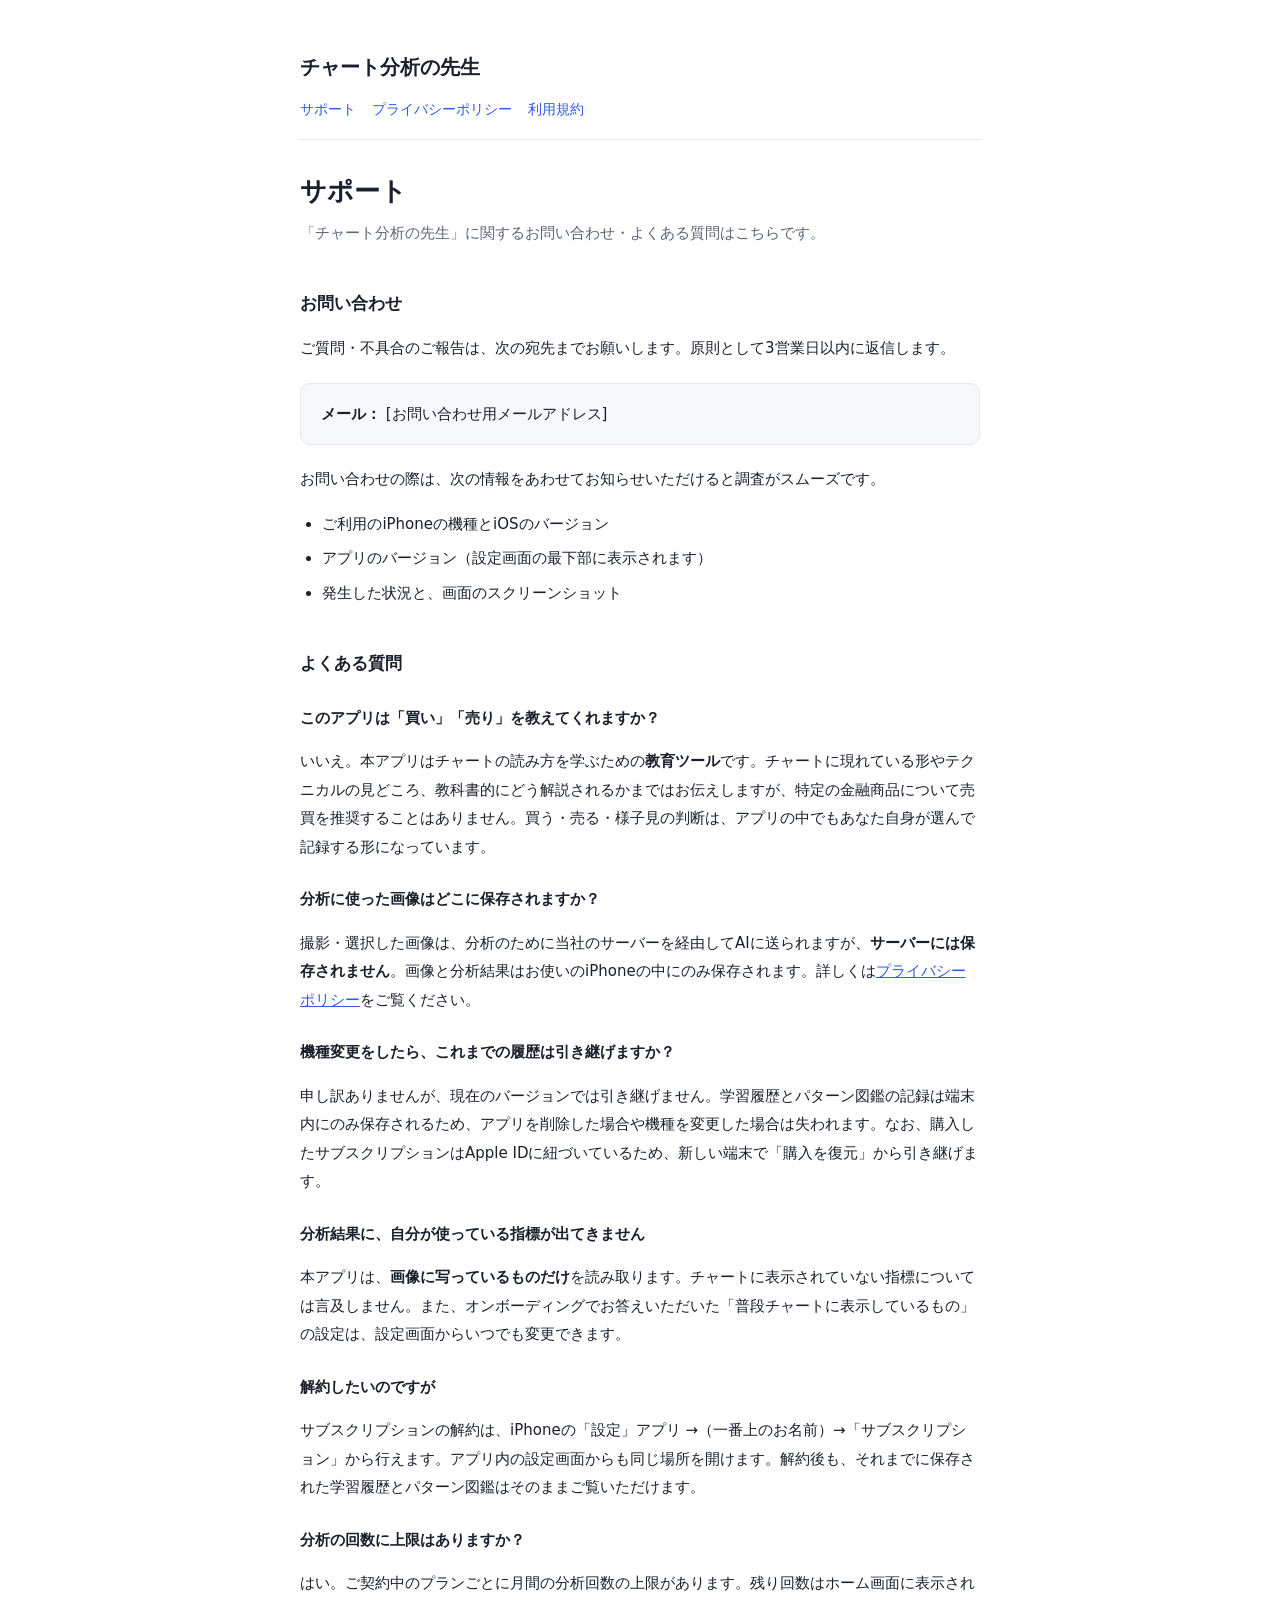
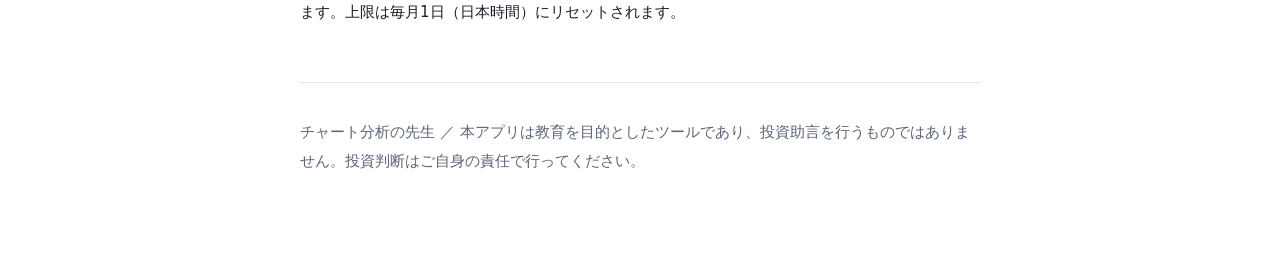
==== index.html @ 9065b589 "site: support / privacy policy / terms pages" ====
<!doctype html>
<html lang="ja">
<head>
<meta charset="utf-8">
<meta name="viewport" content="width=device-width, initial-scale=1">
<title>チャート分析の先生 — サポート</title>
<link rel="stylesheet" href="./style.css">
</head>
<body>
<div class="wrap">
  <header>
    <p class="appname">チャート分析の先生</p>
    <nav>
      <a href="./">サポート</a>
      <a href="./privacy.html">プライバシーポリシー</a>
      <a href="./terms.html">利用規約</a>
    </nav>
  </header>

  <h1>サポート</h1>
  <p class="lead">「チャート分析の先生」に関するお問い合わせ・よくある質問はこちらです。</p>

  <h2>お問い合わせ</h2>
  <p>ご質問・不具合のご報告は、次の宛先までお願いします。原則として3営業日以内に返信します。</p>
  <div class="panel">
    <p style="margin:0"><strong>メール：</strong> [お問い合わせ用メールアドレス]</p>
  </div>
  <p>お問い合わせの際は、次の情報をあわせてお知らせいただけると調査がスムーズです。</p>
  <ul>
    <li>ご利用のiPhoneの機種とiOSのバージョン</li>
    <li>アプリのバージョン（設定画面の最下部に表示されます）</li>
    <li>発生した状況と、画面のスクリーンショット</li>
  </ul>

  <h2>よくある質問</h2>

  <h3>このアプリは「買い」「売り」を教えてくれますか？</h3>
  <p>いいえ。本アプリはチャートの読み方を学ぶための<strong>教育ツール</strong>です。チャートに現れている形やテクニカルの見どころ、教科書的にどう解説されるかまではお伝えしますが、特定の金融商品について売買を推奨することはありません。買う・売る・様子見の判断は、アプリの中でもあなた自身が選んで記録する形になっています。</p>

  <h3>分析に使った画像はどこに保存されますか？</h3>
  <p>撮影・選択した画像は、分析のために当社のサーバーを経由してAIに送られますが、<strong>サーバーには保存されません</strong>。画像と分析結果はお使いのiPhoneの中にのみ保存されます。詳しくは<a href="./privacy.html">プライバシーポリシー</a>をご覧ください。</p>

  <h3>機種変更をしたら、これまでの履歴は引き継げますか？</h3>
  <p>申し訳ありませんが、現在のバージョンでは引き継げません。学習履歴とパターン図鑑の記録は端末内にのみ保存されるため、アプリを削除した場合や機種を変更した場合は失われます。なお、購入したサブスクリプションはApple IDに紐づいているため、新しい端末で「購入を復元」から引き継げます。</p>

  <h3>分析結果に、自分が使っている指標が出てきません</h3>
  <p>本アプリは、<strong>画像に写っているものだけ</strong>を読み取ります。チャートに表示されていない指標については言及しません。また、オンボーディングでお答えいただいた「普段チャートに表示しているもの」の設定は、設定画面からいつでも変更できます。</p>

  <h3>解約したいのですが</h3>
  <p>サブスクリプションの解約は、iPhoneの「設定」アプリ →（一番上のお名前）→「サブスクリプション」から行えます。アプリ内の設定画面からも同じ場所を開けます。解約後も、それまでに保存された学習履歴とパターン図鑑はそのままご覧いただけます。</p>

  <h3>分析の回数に上限はありますか？</h3>
  <p>はい。ご契約中のプランごとに月間の分析回数の上限があります。残り回数はホーム画面に表示されます。上限は毎月1日（日本時間）にリセットされます。</p>

  <footer>
    <p>チャート分析の先生 ／ 本アプリは教育を目的としたツールであり、投資助言を行うものではありません。投資判断はご自身の責任で行ってください。</p>
  </footer>
</div>
</body>
</html>
---- style.css ----
:root {
  --bg: #ffffff;
  --ink: #1a1f2b;
  --sub: #5c6577;
  --line: #e2e6ee;
  --panel: #f6f8fb;
  --accent: #2e5ce6;
}
@media (prefers-color-scheme: dark) {
  :root:not([data-theme="light"]) {
    --bg: #0e1526;
    --ink: #eef2fa;
    --sub: #8d99b5;
    --line: #24314f;
    --panel: #131d34;
    --accent: #6ea8ff;
  }
}
:root[data-theme="dark"] {
  --bg: #0e1526;
  --ink: #eef2fa;
  --sub: #8d99b5;
  --line: #24314f;
  --panel: #131d34;
  --accent: #6ea8ff;
}
* { box-sizing: border-box; }
body {
  margin: 0;
  background: var(--bg);
  color: var(--ink);
  font-family: "Hiragino Sans", "Noto Sans JP", system-ui, sans-serif;
  line-height: 1.9;
  font-size: 16px;
}
.wrap { max-width: 720px; margin: 0 auto; padding: 48px 20px 80px; }
header { border-bottom: 1px solid var(--line); padding-bottom: 16px; margin-bottom: 32px; }
.appname { font-size: 20px; font-weight: 700; margin: 0; }
nav { margin-top: 10px; display: flex; flex-wrap: wrap; gap: 16px; font-size: 14px; }
nav a { color: var(--accent); text-decoration: none; }
nav a:hover { text-decoration: underline; }
h1 { font-size: 26px; font-weight: 700; margin: 0 0 8px; line-height: 1.5; }
h2 { font-size: 17px; font-weight: 700; margin: 36px 0 10px; padding-top: 4px; }
h3 { font-size: 15px; font-weight: 700; margin: 24px 0 6px; }
p, li { font-size: 15px; }
.lead { color: var(--sub); margin: 0 0 8px; }
.updated { color: var(--sub); font-size: 13px; margin: 0 0 32px; }
.panel { background: var(--panel); border: 1px solid var(--line); border-radius: 10px; padding: 16px 20px; margin: 20px 0; }
ul { padding-left: 1.4em; }
li { margin: 6px 0; }
a { color: var(--accent); }
footer { border-top: 1px solid var(--line); margin-top: 56px; padding-top: 20px; color: var(--sub); font-size: 13px; }
.tablebox { overflow-x: auto; }
table { width: 100%; border-collapse: collapse; font-size: 14px; }
th, td { text-align: left; padding: 10px 12px; border-bottom: 1px solid var(--line); vertical-align: top; }
th { color: var(--sub); font-weight: 500; white-space: nowrap; }
a:focus-visible, nav a:focus-visible { outline: 2px solid var(--accent); outline-offset: 3px; }
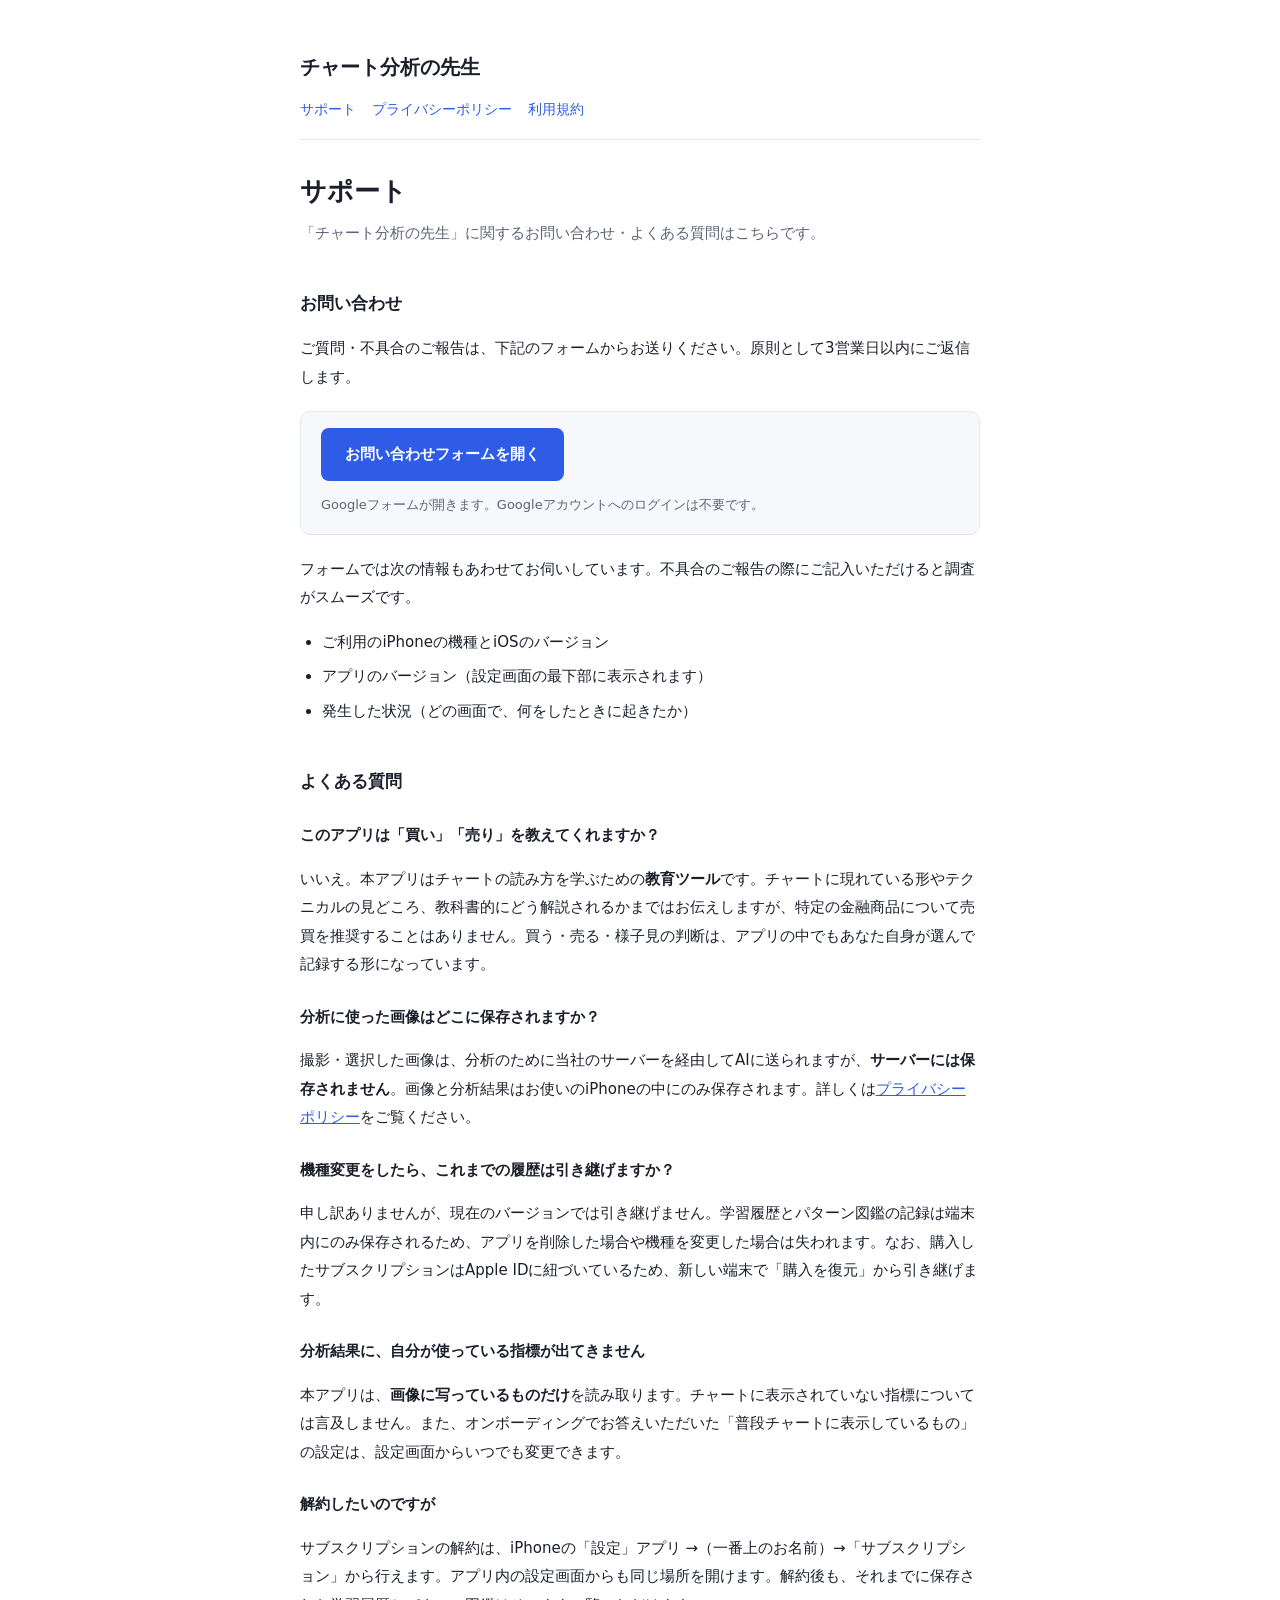
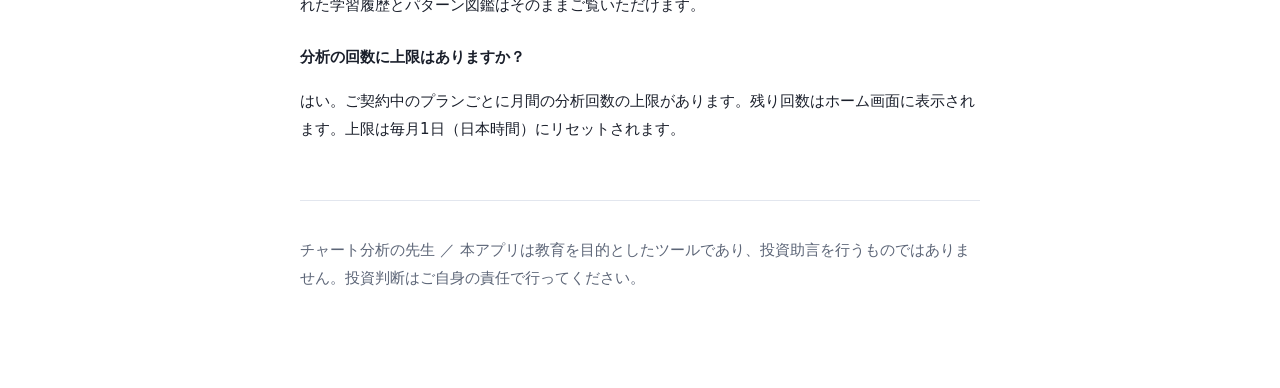
==== commit 02bdd1fa: "site: replace email placeholder with Google Form link; add Google to third-party list" ====
--- a/index.html
+++ b/index.html
@@ -21,15 +21,16 @@
   <p class="lead">「チャート分析の先生」に関するお問い合わせ・よくある質問はこちらです。</p>
 
   <h2>お問い合わせ</h2>
-  <p>ご質問・不具合のご報告は、次の宛先までお願いします。原則として3営業日以内に返信します。</p>
+  <p>ご質問・不具合のご報告は、下記のフォームからお送りください。原則として3営業日以内にご返信します。</p>
   <div class="panel">
-    <p style="margin:0"><strong>メール：</strong> [お問い合わせ用メールアドレス]</p>
+    <p style="margin:0"><a href="https://docs.google.com/forms/d/e/1FAIpQLSenFC-41on2wtzKWX0hEGQik2lJ2bhfVYg8QbMMJTwJYnSj-g/viewform" style="display:inline-block;background:var(--accent);color:#fff;text-decoration:none;font-weight:700;padding:12px 24px;border-radius:8px">お問い合わせフォームを開く</a></p>
+    <p style="margin:12px 0 0;font-size:13px;color:var(--sub)">Googleフォームが開きます。Googleアカウントへのログインは不要です。</p>
   </div>
-  <p>お問い合わせの際は、次の情報をあわせてお知らせいただけると調査がスムーズです。</p>
+  <p>フォームでは次の情報もあわせてお伺いしています。不具合のご報告の際にご記入いただけると調査がスムーズです。</p>
   <ul>
     <li>ご利用のiPhoneの機種とiOSのバージョン</li>
     <li>アプリのバージョン（設定画面の最下部に表示されます）</li>
-    <li>発生した状況と、画面のスクリーンショット</li>
+    <li>発生した状況（どの画面で、何をしたときに起きたか）</li>
   </ul>
 
   <h2>よくある質問</h2>
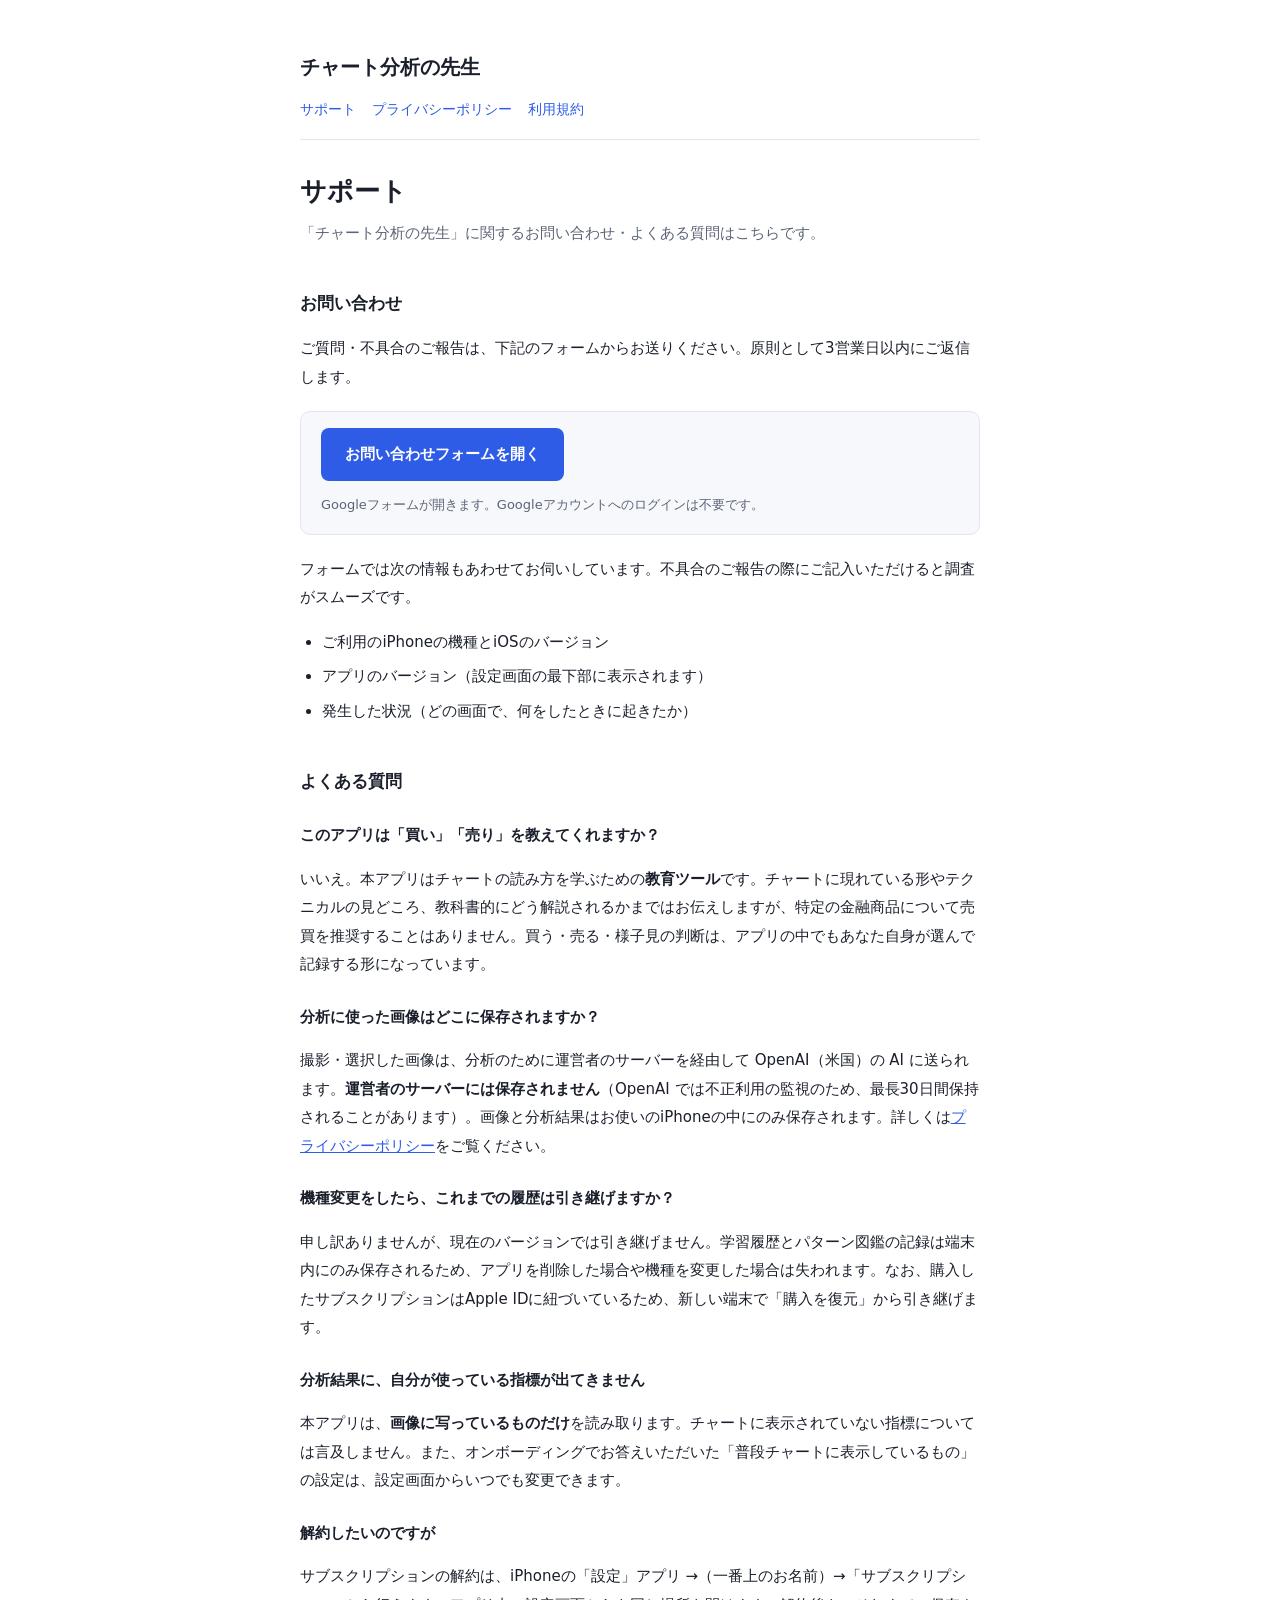
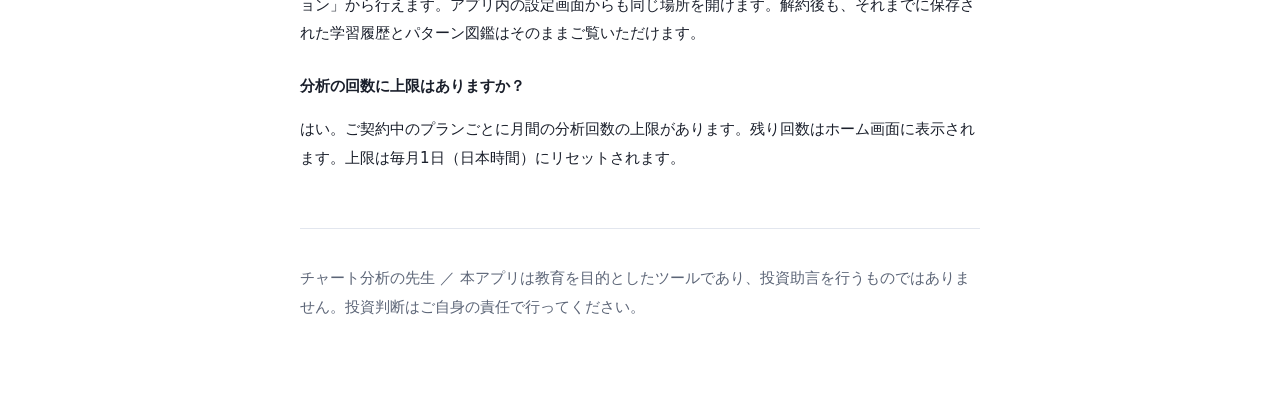
==== commit 7d22a96a: "privacy/support: AIの送信先を OpenAI（米国）と明記し、未成年の記述を年齢制限と整合させる 提出前監査 v1（P0-2・P2-6）の指摘に対応。  Co-Authored-By" ====
--- a/index.html
+++ b/index.html
@@ -39,7 +39,7 @@
   <p>いいえ。本アプリはチャートの読み方を学ぶための<strong>教育ツール</strong>です。チャートに現れている形やテクニカルの見どころ、教科書的にどう解説されるかまではお伝えしますが、特定の金融商品について売買を推奨することはありません。買う・売る・様子見の判断は、アプリの中でもあなた自身が選んで記録する形になっています。</p>
 
   <h3>分析に使った画像はどこに保存されますか？</h3>
-  <p>撮影・選択した画像は、分析のために当社のサーバーを経由してAIに送られますが、<strong>サーバーには保存されません</strong>。画像と分析結果はお使いのiPhoneの中にのみ保存されます。詳しくは<a href="./privacy.html">プライバシーポリシー</a>をご覧ください。</p>
+  <p>撮影・選択した画像は、分析のために運営者のサーバーを経由して OpenAI（米国）の AI に送られます。<strong>運営者のサーバーには保存されません</strong>（OpenAI では不正利用の監視のため、最長30日間保持されることがあります）。画像と分析結果はお使いのiPhoneの中にのみ保存されます。詳しくは<a href="./privacy.html">プライバシーポリシー</a>をご覧ください。</p>
 
   <h3>機種変更をしたら、これまでの履歴は引き継げますか？</h3>
   <p>申し訳ありませんが、現在のバージョンでは引き継げません。学習履歴とパターン図鑑の記録は端末内にのみ保存されるため、アプリを削除した場合や機種を変更した場合は失われます。なお、購入したサブスクリプションはApple IDに紐づいているため、新しい端末で「購入を復元」から引き継げます。</p>
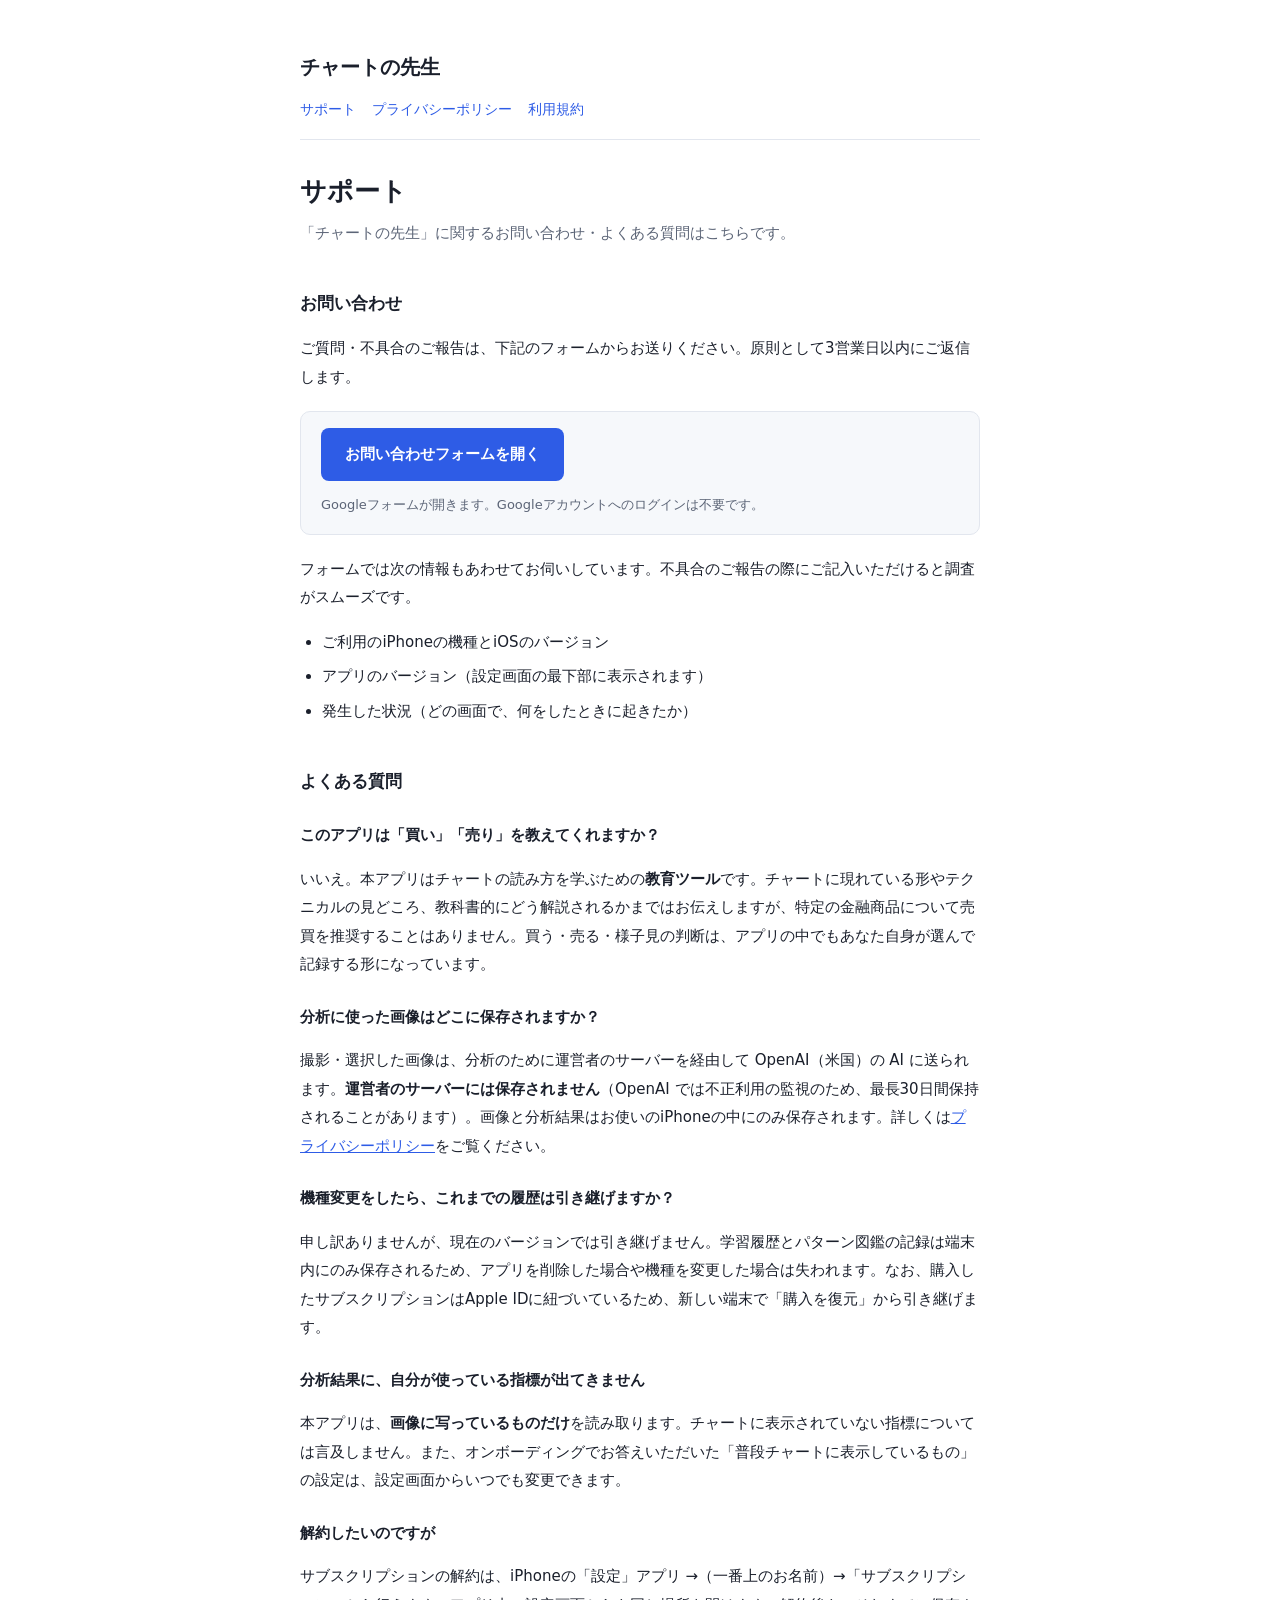
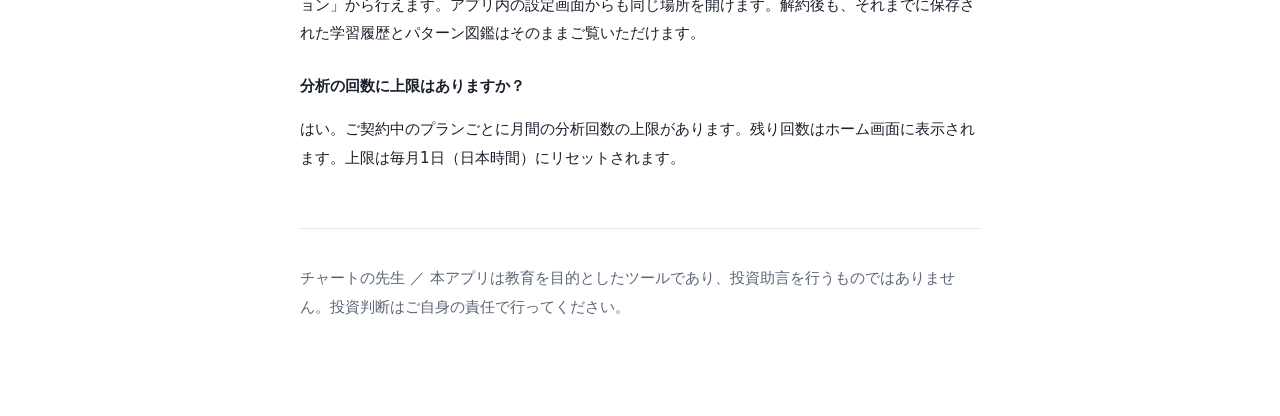
==== commit 87275193: "アプリ名を「チャートの先生」に変更（規約・ポリシーに旧名称を併記） Co-Authored-By: Claude Opus 5.5 <noreply@anthropic.com>" ====
--- a/index.html
+++ b/index.html
@@ -3,13 +3,13 @@
 <head>
 <meta charset="utf-8">
 <meta name="viewport" content="width=device-width, initial-scale=1">
-<title>チャート分析の先生 — サポート</title>
+<title>チャートの先生 — サポート</title>
 <link rel="stylesheet" href="./style.css">
 </head>
 <body>
 <div class="wrap">
   <header>
-    <p class="appname">チャート分析の先生</p>
+    <p class="appname">チャートの先生</p>
     <nav>
       <a href="./">サポート</a>
       <a href="./privacy.html">プライバシーポリシー</a>
@@ -18,7 +18,7 @@
   </header>
 
   <h1>サポート</h1>
-  <p class="lead">「チャート分析の先生」に関するお問い合わせ・よくある質問はこちらです。</p>
+  <p class="lead">「チャートの先生」に関するお問い合わせ・よくある質問はこちらです。</p>
 
   <h2>お問い合わせ</h2>
   <p>ご質問・不具合のご報告は、下記のフォームからお送りください。原則として3営業日以内にご返信します。</p>
@@ -54,7 +54,7 @@
   <p>はい。ご契約中のプランごとに月間の分析回数の上限があります。残り回数はホーム画面に表示されます。上限は毎月1日（日本時間）にリセットされます。</p>
 
   <footer>
-    <p>チャート分析の先生 ／ 本アプリは教育を目的としたツールであり、投資助言を行うものではありません。投資判断はご自身の責任で行ってください。</p>
+    <p>チャートの先生 ／ 本アプリは教育を目的としたツールであり、投資助言を行うものではありません。投資判断はご自身の責任で行ってください。</p>
   </footer>
 </div>
 </body>
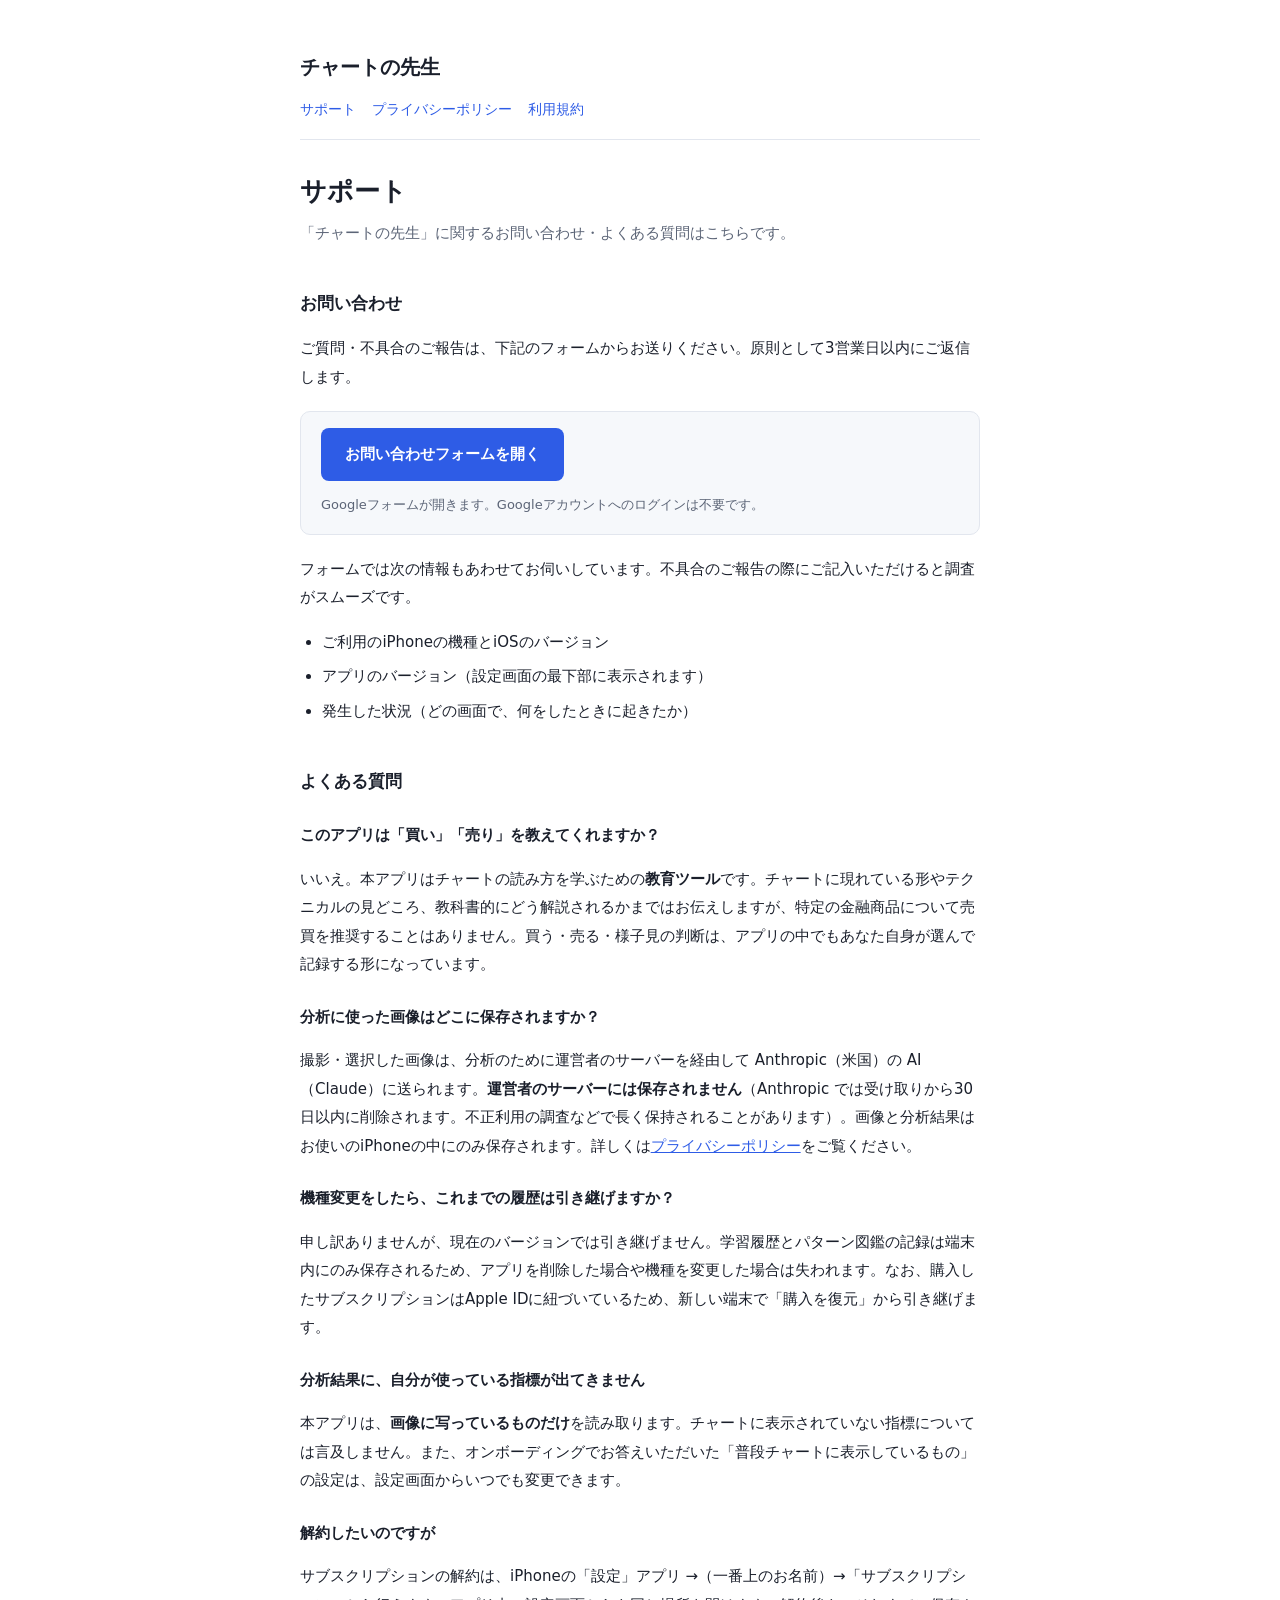
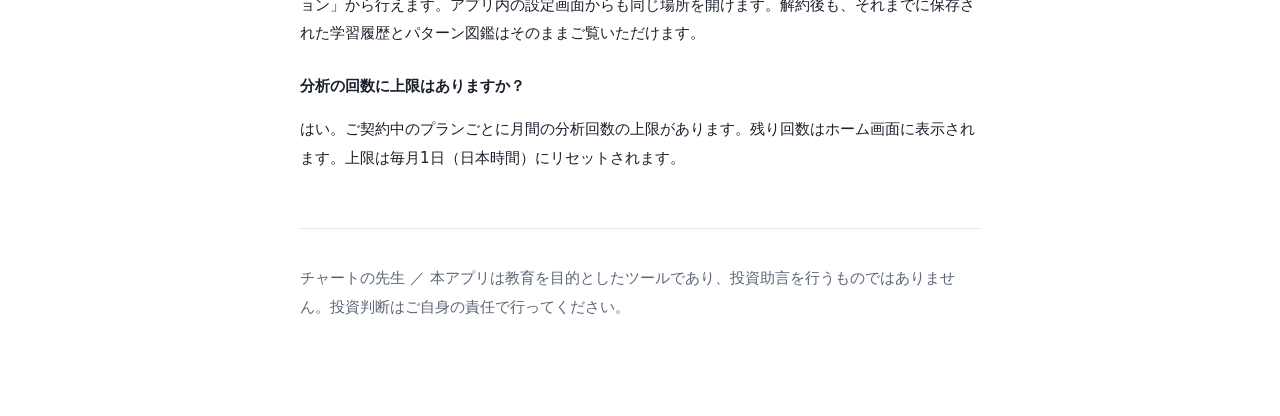
==== commit 0f61c13a: "AI の送り先を Anthropic（Claude）に更新 Co-Authored-By: Claude Opus 5.5 <noreply@anthropic.com>" ====
--- a/index.html
+++ b/index.html
@@ -39,7 +39,7 @@
   <p>いいえ。本アプリはチャートの読み方を学ぶための<strong>教育ツール</strong>です。チャートに現れている形やテクニカルの見どころ、教科書的にどう解説されるかまではお伝えしますが、特定の金融商品について売買を推奨することはありません。買う・売る・様子見の判断は、アプリの中でもあなた自身が選んで記録する形になっています。</p>
 
   <h3>分析に使った画像はどこに保存されますか？</h3>
-  <p>撮影・選択した画像は、分析のために運営者のサーバーを経由して OpenAI（米国）の AI に送られます。<strong>運営者のサーバーには保存されません</strong>（OpenAI では不正利用の監視のため、最長30日間保持されることがあります）。画像と分析結果はお使いのiPhoneの中にのみ保存されます。詳しくは<a href="./privacy.html">プライバシーポリシー</a>をご覧ください。</p>
+  <p>撮影・選択した画像は、分析のために運営者のサーバーを経由して Anthropic（米国）の AI（Claude）に送られます。<strong>運営者のサーバーには保存されません</strong>（Anthropic では受け取りから30日以内に削除されます。不正利用の調査などで長く保持されることがあります）。画像と分析結果はお使いのiPhoneの中にのみ保存されます。詳しくは<a href="./privacy.html">プライバシーポリシー</a>をご覧ください。</p>
 
   <h3>機種変更をしたら、これまでの履歴は引き継げますか？</h3>
   <p>申し訳ありませんが、現在のバージョンでは引き継げません。学習履歴とパターン図鑑の記録は端末内にのみ保存されるため、アプリを削除した場合や機種を変更した場合は失われます。なお、購入したサブスクリプションはApple IDに紐づいているため、新しい端末で「購入を復元」から引き継げます。</p>
